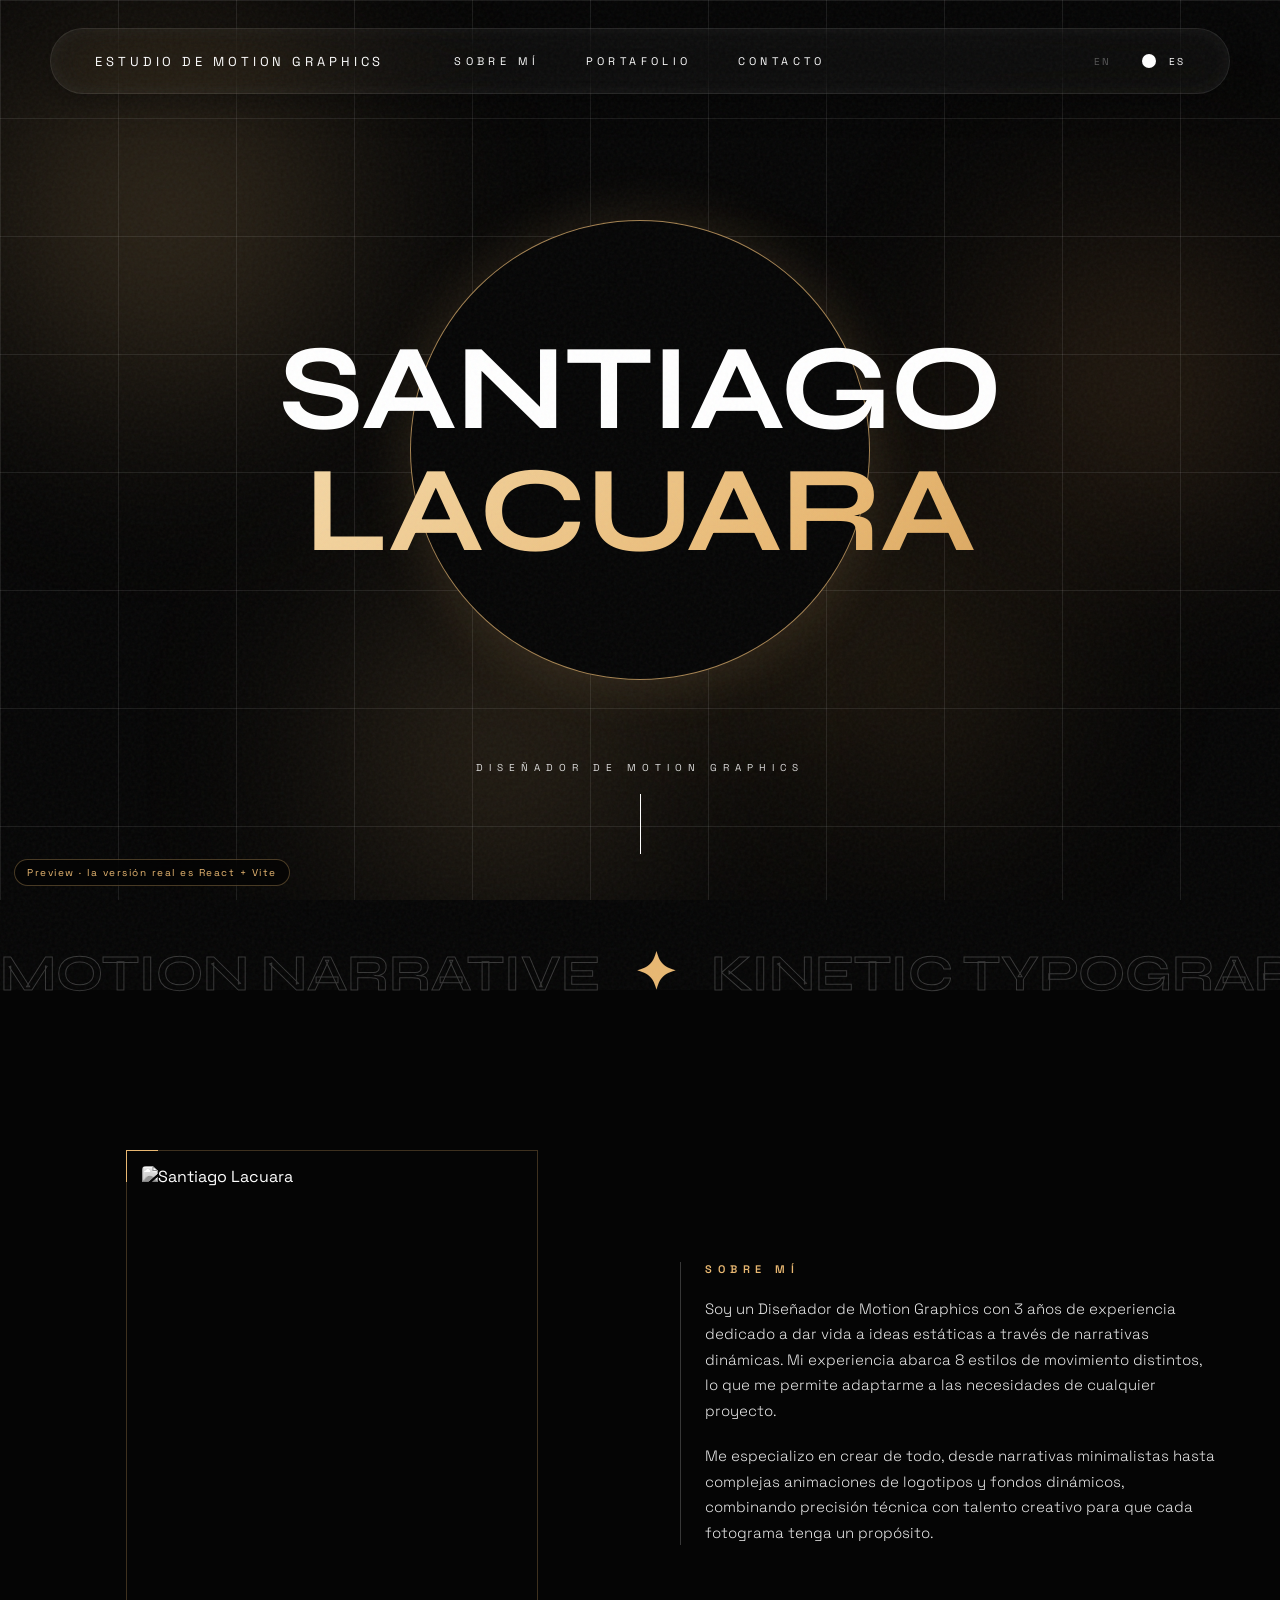
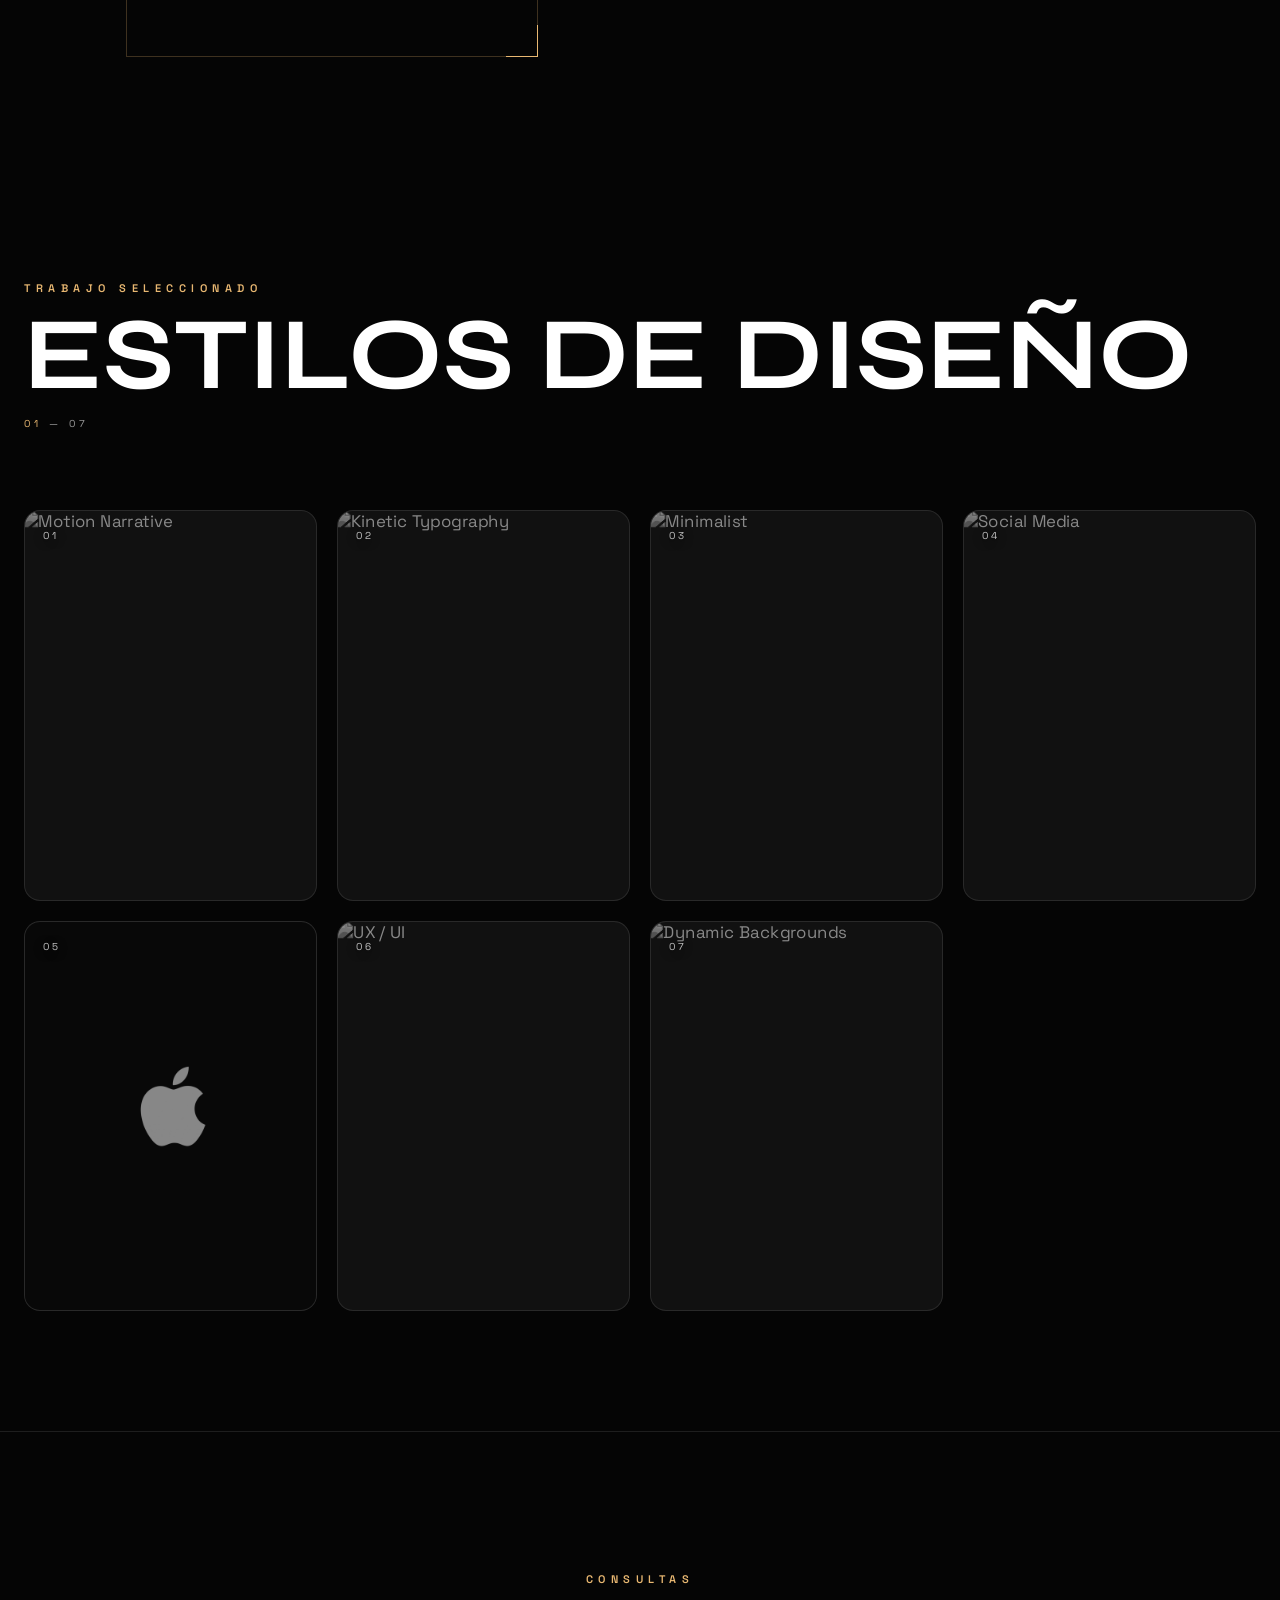
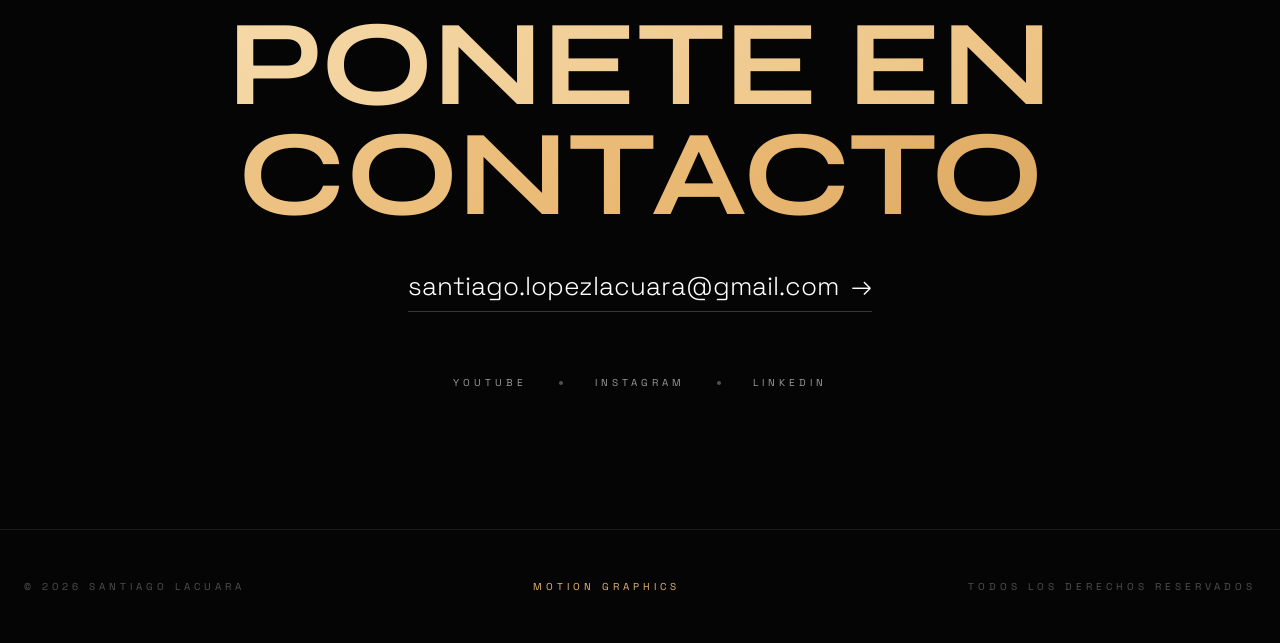
==== Santiago-Lacuara-Portfolio-Enhanced/preview.html @ e0291f39 "Add files via upload" ====
<!doctype html>
<html lang="es">
<head>
<meta charset="UTF-8" />
<meta name="viewport" content="width=device-width, initial-scale=1.0" />
<title>Santiago Lacuara — Preview</title>
<link rel="preconnect" href="https://fonts.googleapis.com">
<link rel="preconnect" href="https://fonts.gstatic.com" crossorigin>
<link href="https://fonts.googleapis.com/css2?family=Syne:wght@500;600;700;800&family=Poppins:wght@700;800;900&family=Space+Grotesk:wght@300;400;500;600;700&display=swap" rel="stylesheet">
<style>
:root{
  --bg:#050505; --fg:#ffffff; --accent:#E9B872;
  --line:rgba(255,255,255,.09);
  --glass-bg:rgba(255,255,255,.03); --glass-bd:rgba(255,255,255,.1);
  --soft:rgba(255,255,255,.6); --softer:rgba(255,255,255,.3);
  --bd10:rgba(255,255,255,.1); --bd20:rgba(255,255,255,.2);
}
body.light{
  --bg:#F4F1EB; --fg:#111111; --accent:#C8924A;
  --line:rgba(0,0,0,.08);
  --glass-bg:rgba(0,0,0,.03); --glass-bd:rgba(0,0,0,.1);
  --soft:rgba(0,0,0,.6); --softer:rgba(0,0,0,.3);
  --bd10:rgba(0,0,0,.1); --bd20:rgba(0,0,0,.2);
}
*{margin:0;padding:0;box-sizing:border-box}
html{scroll-behavior:smooth;background:var(--bg)}
body{
  background:transparent; color:var(--fg);
  font-family:"Space Grotesk",system-ui,sans-serif;
  overflow-x:hidden; transition:color .5s ease;
}
html{transition:background .5s ease}
::selection{background:var(--accent); color:#050505}
a{color:inherit; text-decoration:none}
.poppins{font-family:"Poppins",sans-serif}

/* GLOBAL PARALLAX GRID (whole page) — bigger modules */
#bgGrid{position:fixed;inset:0;z-index:0;pointer-events:none;
  background-image:linear-gradient(to right,var(--line) 1px,transparent 1px),linear-gradient(to bottom,var(--line) 1px,transparent 1px);
  background-size:118px 118px;will-change:background-position}
section,footer,nav{position:relative;z-index:1}

/* GLOBAL DRIFTING ORANGE BLOBS (whole page) */
#bgBlobs{position:fixed;inset:0;z-index:-1;pointer-events:none;overflow:hidden}
#bgBlobs .gb{position:absolute;border-radius:50%;filter:blur(100px);opacity:.5}
.gb1{width:42vw;height:42vw;left:-8vw;top:-6vh;background:radial-gradient(circle,rgba(233,184,114,.55),transparent 70%);animation:drift1 30s ease-in-out infinite}
.gb2{width:34vw;height:34vw;right:-6vw;top:18vh;background:radial-gradient(circle,rgba(217,150,80,.5),transparent 70%);animation:drift2 38s ease-in-out infinite}
.gb3{width:38vw;height:38vw;left:20vw;bottom:-10vh;background:radial-gradient(circle,rgba(233,184,114,.45),transparent 70%);animation:drift3 34s ease-in-out infinite}
.gb4{width:28vw;height:28vw;right:15vw;bottom:5vh;background:radial-gradient(circle,rgba(200,146,74,.5),transparent 70%);animation:drift4 42s ease-in-out infinite}
.gb5{width:30vw;height:30vw;left:40vw;top:35vh;background:radial-gradient(circle,rgba(233,184,114,.38),transparent 70%);animation:drift5 46s ease-in-out infinite}
@keyframes drift1{0%,100%{transform:translate(0,0)}50%{transform:translate(30vw,24vh)}}
@keyframes drift2{0%,100%{transform:translate(0,0)}50%{transform:translate(-26vw,30vh)}}
@keyframes drift3{0%,100%{transform:translate(0,0)}50%{transform:translate(22vw,-28vh)}}
@keyframes drift4{0%,100%{transform:translate(0,0)}50%{transform:translate(-30vw,-18vh)}}
@keyframes drift5{0%,100%{transform:translate(0,0)}50%{transform:translate(-24vw,20vh)}}

/* GRAIN */
.grain{position:fixed;top:-10%;left:-10%;width:120%;height:120%;z-index:200;pointer-events:none;opacity:.05;
  background-image:url("data:image/svg+xml,%3Csvg viewBox='0 0 400 400' xmlns='http://www.w3.org/2000/svg'%3E%3Cfilter id='n'%3E%3CfeTurbulence type='fractalNoise' baseFrequency='0.85' numOctaves='4' stitchTiles='stitch'/%3E%3C/filter%3E%3Crect width='100%25' height='100%25' filter='url(%23n)'/%3E%3C/svg%3E");
  animation:grain .6s steps(2) infinite}
@keyframes grain{0%{transform:translate(0,0)}50%{transform:translate(-2%,1%)}100%{transform:translate(1%,-1%)}}

/* MESH */
.mesh{position:absolute;inset:0;overflow:hidden;z-index:0}
.blob{position:absolute;border-radius:50%;filter:blur(90px);opacity:.5}
.blob.a{width:45vw;height:45vw;background:radial-gradient(circle,rgba(233,184,114,.30),transparent 70%);top:-10%;left:-10%;animation:fa 18s ease-in-out infinite}
.blob.b{width:38vw;height:38vw;background:radial-gradient(circle,rgba(120,120,160,.22),transparent 70%);bottom:-15%;right:-10%;animation:fb 22s ease-in-out infinite}
@keyframes fa{0%,100%{transform:translate(0,0) scale(1)}50%{transform:translate(15vw,10vh) scale(1.15)}}
@keyframes fb{0%,100%{transform:translate(0,0) scale(1.1)}50%{transform:translate(-12vw,-8vh) scale(.9)}}

/* helpers */
.gold{background:linear-gradient(135deg,#F5D9A8 0%,#E9B872 40%,#C8924A 70%,#F5D9A8 100%);background-size:200% auto;-webkit-background-clip:text;background-clip:text;-webkit-text-fill-color:transparent;animation:shine 6s linear infinite}
@keyframes shine{to{background-position:200% center}}
.stroke{-webkit-text-stroke:1px var(--bd20);-webkit-text-fill-color:transparent;color:transparent}
.label{font-size:11px;font-weight:600;letter-spacing:.5em;text-transform:uppercase;color:var(--accent)}

/* NAV — bigger + hide/show on scroll */
nav{position:fixed;top:28px;left:0;right:0;z-index:100;display:flex;justify-content:center;padding:0 24px;
  transition:transform .55s cubic-bezier(.22,1,.36,1),opacity .4s ease}
nav.nav-hidden{transform:translateY(-180%);opacity:0}
nav.nav-pop{animation:navPop .55s cubic-bezier(.34,1.56,.64,1)}
@keyframes navPop{0%{transform:translateY(-180%);opacity:0}60%{transform:translateY(6%);opacity:1}100%{transform:translateY(0);opacity:1}}
.navbar{display:flex;align-items:center;justify-content:space-between;gap:48px;width:100%;max-width:1180px;
  padding:22px 44px;border-radius:999px;background:var(--glass-bg);backdrop-filter:blur(24px) saturate(160%);
  border:1px solid var(--glass-bd);box-shadow:0 8px 32px rgba(0,0,0,.4),inset 0 0 20px rgba(255,255,255,.05)}
.brand{font-size:13px;letter-spacing:.3em;text-transform:uppercase;flex:1}
.navlinks{display:flex;gap:46px;font-size:11px;letter-spacing:.4em;text-transform:uppercase}
.navlinks a{transition:color .3s}.navlinks a:hover{color:var(--accent)}
.navtools{flex:1;display:flex;justify-content:flex-end;gap:20px;align-items:center}
.navtools button{background:none;border:none;color:inherit;cursor:pointer;display:flex;align-items:center}
.iconbtn{color:var(--soft);font-size:15px}.iconbtn:hover{color:var(--fg)}
.sep{width:1px;height:16px;background:var(--bd20)}
.langwrap{display:flex;align-items:center;gap:10px}
.langwrap .lab{font-size:10px;letter-spacing:.2em;transition:opacity .3s}
.toggle{position:relative;width:38px;height:20px;background:var(--bd10);border-radius:999px;padding:3px;cursor:pointer;border:none}
.toggle .knob{width:14px;height:14px;background:var(--fg);border-radius:50%;transition:transform .3s cubic-bezier(.34,1.56,.64,1)}
body.es .toggle .knob{transform:translateX(18px)}
@media(max-width:920px){.navlinks{display:none}.navbar{padding:18px 28px}}

/* HERO */
.hero{position:relative;height:100vh;display:flex;align-items:center;justify-content:center;overflow:hidden}
.halo{position:absolute;top:50%;left:50%;transform:translate(-50%,-50%);width:min(460px,80vw);height:min(460px,80vw);border-radius:50%;
  border:1.5px solid rgba(233,184,114,.7);
  /* disc fill so the grid does NOT cross the circle; only an outer base glow */
  background:radial-gradient(circle, var(--bg) 0%, var(--bg) 72%, transparent 100%);
  box-shadow:0 0 55px 4px rgba(233,184,114,.14);
  z-index:1;animation:pop 1.5s cubic-bezier(.34,1.56,.64,1) both .2s}
/* exterior light that borders the circle and follows the cursor */
.halo-follow{position:absolute;inset:-26px;border-radius:50%;pointer-events:none;
  background:radial-gradient(circle at var(--mx,50%) var(--my,50%),
    rgba(255,245,225,1) 0%, rgba(233,184,114,.95) 6%, rgba(233,184,114,.22) 16%, transparent 30%);
  filter:blur(5px) contrast(1.25);
  -webkit-mask:radial-gradient(circle, transparent 84%, #000 89%, #000 95%, transparent 100%);
  mask:radial-gradient(circle, transparent 84%, #000 89%, #000 95%, transparent 100%);}
@keyframes pop{from{transform:translate(-50%,-50%) scale(0);opacity:0}to{transform:translate(-50%,-50%) scale(1);opacity:1}}
.hero h1{position:relative;z-index:3;font-family:"Syne",sans-serif;font-size:clamp(46px,9.5vw,140px);font-weight:700;text-transform:uppercase;line-height:1;text-align:center;letter-spacing:-.01em}
.hero h1 .line{display:flex;justify-content:center;align-items:flex-end;min-height:1em}
.caret{display:inline-block;width:.06em;height:.92em;background:var(--accent);margin-left:.04em;animation:blink .8s steps(1) infinite}
.caret.off{display:none}
@keyframes blink{50%{opacity:0}}
.hero .sub{position:absolute;bottom:46px;left:0;right:0;text-align:center;z-index:3;opacity:0;animation:up .9s cubic-bezier(.22,1,.36,1) forwards 3.2s}
.hero .sub span{font-size:10px;letter-spacing:.6em;text-transform:uppercase;opacity:.85}
.hero .sub .bar{width:1px;height:60px;background:var(--fg);margin:18px auto 0}
@keyframes up{from{opacity:0;transform:translateY(20px)}to{opacity:1;transform:none}}

/* MARQUEE */
.marquee{display:flex;overflow:hidden;white-space:nowrap;padding:42px 0}
.track{display:flex;gap:34px;align-items:center;flex-shrink:0;animation:scroll 36s linear infinite}
.track span{font-family:"Syne",sans-serif;font-size:clamp(28px,4vw,54px);font-weight:700;text-transform:uppercase}
.track .star{color:var(--accent);-webkit-text-fill-color:var(--accent)}
@keyframes scroll{from{transform:translateX(0)}to{transform:translateX(-100%)}}

/* ABOUT */
.about{position:relative;padding:120px 24px;max-width:1200px;margin:0 auto;display:grid;grid-template-columns:1fr 1fr;gap:80px;align-items:center}
@media(max-width:880px){.about{grid-template-columns:1fr;gap:48px;padding:80px 24px}}
.about .photo{position:relative;width:100%;max-width:380px;aspect-ratio:4/5;margin:0 auto}
.about .photo img{width:100%;height:100%;object-fit:cover;filter:grayscale(1);border-radius:4px}
.about .photo .frame{position:absolute;inset:-16px;border:1px solid rgba(233,184,114,.25)}
.about .photo .c1{position:absolute;top:-16px;left:-16px;width:32px;height:32px;border-top:1px solid var(--accent);border-left:1px solid var(--accent)}
.about .photo .c2{position:absolute;bottom:-16px;right:-16px;width:32px;height:32px;border-bottom:1px solid var(--accent);border-right:1px solid var(--accent)}
.about p{color:var(--fg);opacity:.9;line-height:1.7;font-size:15px;margin-top:20px;font-weight:300}
.about .col{border-left:1px solid var(--bd20);padding-left:24px}

/* PROJECTS */
.work{position:relative;padding:120px 24px;max-width:1400px;margin:0 auto}
.work-head{display:flex;justify-content:space-between;align-items:flex-end;margin-bottom:80px;flex-wrap:wrap;gap:16px}
.work-head h2{font-family:"Syne",sans-serif;font-weight:700;text-transform:uppercase;font-size:clamp(40px,8vw,108px);line-height:.9;margin-top:14px}
.grid{display:grid;grid-template-columns:repeat(4,1fr);gap:20px}
@media(max-width:1024px){.grid{grid-template-columns:repeat(2,1fr)}}
@media(max-width:560px){.grid{grid-template-columns:1fr}}
.card{position:relative;aspect-ratio:3/4;border-radius:16px;overflow:hidden;border:1px solid var(--bd10);background:#111;transition:transform .4s cubic-bezier(.22,1,.36,1)}
.card:hover{transform:translateY(-8px);box-shadow:inset 0 0 0 1px rgba(233,184,114,.6),0 0 0 1px rgba(233,184,114,.4)}
.card img{width:100%;height:100%;object-fit:cover;filter:grayscale(1);opacity:.5;transform:scale(1.05);transition:all 1s ease}
.card:hover img{filter:grayscale(0);opacity:1;transform:scale(1)}
.card .idx{position:absolute;top:18px;left:18px;z-index:2;font-size:10px;letter-spacing:.3em;color:rgba(255,255,255,.75);text-shadow:0 2px 10px #000}
.card .info{position:absolute;inset:0;display:flex;flex-direction:column;justify-content:flex-end;padding:28px;
  background:linear-gradient(to top,rgba(0,0,0,.9),rgba(0,0,0,.1) 50%,transparent);opacity:0;transition:opacity .5s}
.card:hover .info{opacity:1}
.card .cat{font-size:10px;font-weight:600;letter-spacing:.3em;text-transform:uppercase;color:var(--accent);margin-bottom:8px}
.card .info h3{font-family:"Poppins",sans-serif;font-weight:700;text-transform:uppercase;font-size:26px;letter-spacing:-.02em;color:#fff}
.card .view{margin-top:12px;font-size:9px;letter-spacing:.3em;text-transform:uppercase;color:rgba(255,255,255,.6)}

/* CONTACT */
.contact{position:relative;padding:140px 24px;text-align:center;overflow:hidden;border-top:1px solid var(--bd10)}
.contact h2{font-family:"Syne",sans-serif;font-weight:700;text-transform:uppercase;font-size:clamp(52px,9.5vw,140px);line-height:.9;margin:24px 0 40px}
.contact .mail{position:relative;z-index:2;font-size:clamp(16px,2.4vw,26px);font-weight:300;border-bottom:1px solid var(--bd20);padding-bottom:8px;display:inline-flex;gap:12px;transition:border-color .3s}
.contact .mail:hover{border-color:var(--accent)}
.socials{position:relative;z-index:2;margin-top:64px;display:flex;justify-content:center;gap:32px;font-size:10px;letter-spacing:.4em;text-transform:uppercase;color:var(--soft)}
.socials a:hover{color:var(--fg)}
.sdot{width:4px;height:4px;border-radius:50%;background:var(--softer);align-self:center}

footer{display:flex;justify-content:space-between;flex-wrap:wrap;gap:12px;padding:50px 24px;font-size:10px;letter-spacing:.4em;text-transform:uppercase;color:var(--softer);border-top:1px solid var(--line);text-align:center}

.note{position:fixed;bottom:14px;left:14px;z-index:300;font-size:10px;letter-spacing:.15em;color:var(--accent);background:rgba(0,0,0,.5);padding:6px 12px;border:1px solid rgba(233,184,114,.3);border-radius:999px;backdrop-filter:blur(8px)}
body.light .note{background:rgba(255,255,255,.6)}
</style>
</head>
<body class="es">

<div id="bgBlobs"><span class="gb gb1"></span><span class="gb gb2"></span><span class="gb gb3"></span><span class="gb gb4"></span><span class="gb gb5"></span></div>
<div id="bgGrid"></div>
<div class="grain"></div>
<div class="note" data-i18n="note">Preview · la versión real es React + Vite</div>

<nav id="nav">
  <div class="navbar">
    <div class="brand" data-i18n="brand">Estudio de Motion Graphics</div>
    <div class="navlinks">
      <a href="#about" data-i18n="nav.about">Sobre mí</a>
      <a href="#work" data-i18n="nav.portfolio">Portafolio</a>
      <a href="#contact" data-i18n="nav.contact">Contacto</a>
    </div>
    <div class="navtools">
      <div class="langwrap">
        <span class="lab" id="labEN">EN</span>
        <button class="toggle" id="langBtn" aria-label="Idioma"><span class="knob"></span></button>
        <span class="lab" id="labES">ES</span>
      </div>
    </div>
  </div>
</nav>

<!-- HERO -->
<section class="hero">
  <div class="halo"><div class="halo-follow"></div></div>
  <h1>
    <span class="line"><span id="l1"></span></span>
    <span class="line gold"><span id="l2"></span></span>
  </h1>
  <div class="sub">
    <span data-i18n="hero.sub">Diseñador de Motion Graphics</span>
    <div class="bar"></div>
  </div>
</section>

<!-- MARQUEE -->
<div class="marquee">
  <div class="track" id="t1"></div>
  <div class="track" id="t2"></div>
</div>

<!-- ABOUT -->
<section class="about" id="about">
  <div class="photo">
    <img src="https://i.ibb.co/1YXbWWRj/retratardo.png" referrerpolicy="no-referrer" alt="Santiago Lacuara">
    <div class="frame"></div><div class="c1"></div><div class="c2"></div>
  </div>
  <div class="col">
    <div class="label" data-i18n="about.label">Sobre Mí</div>
    <p data-i18n="about.p1"></p>
    <p data-i18n="about.p2"></p>
  </div>
</section>

<!-- WORK -->
<section class="work" id="work">
  <div class="work-head">
    <div>
      <div class="label" data-i18n="projects.label">Trabajo Seleccionado</div>
      <h2 data-i18n="projects.title">Estilos de Diseño</h2>
    </div>
    <div style="font-size:10px;letter-spacing:.4em;color:var(--soft)"><span style="color:var(--accent)">01</span> — 07</div>
  </div>
  <div class="grid" id="grid"></div>
</section>

<!-- CONTACT -->
<section class="contact" id="contact">
  <div class="label" style="position:relative;z-index:2" data-i18n="contact.inquiries">Consultas</div>
  <h2><span class="gold" data-i18n="contact.title">Ponete en contacto</span></h2>
  <a class="mail" href="mailto:santiago.lopezlacuara@gmail.com">santiago.lopezlacuara@gmail.com <span>→</span></a>
  <div class="socials">
    <a href="#">YouTube</a><span class="sdot"></span>
    <a href="#">Instagram</a><span class="sdot"></span>
    <a href="#">LinkedIn</a>
  </div>
</section>

<footer>
  <span>© 2026 Santiago Lacuara</span>
  <span style="color:var(--accent)">Motion Graphics</span>
  <span data-i18n="footer.rights">Todos los derechos reservados</span>
</footer>

<script>
/* ---------- i18n ---------- */
const I18N={
  es:{
    "note":"Preview · la versión real es React + Vite",
    "brand":"Estudio de Motion Graphics",
    "nav.about":"Sobre mí","nav.portfolio":"Portafolio","nav.contact":"Contacto",
    "hero.sub":"Diseñador de Motion Graphics",
    "about.label":"Sobre Mí",
    "about.p1":"Soy un Diseñador de Motion Graphics con 3 años de experiencia dedicado a dar vida a ideas estáticas a través de narrativas dinámicas. Mi experiencia abarca 8 estilos de movimiento distintos, lo que me permite adaptarme a las necesidades de cualquier proyecto.",
    "about.p2":"Me especializo en crear de todo, desde narrativas minimalistas hasta complejas animaciones de logotipos y fondos dinámicos, combinando precisión técnica con talento creativo para que cada fotograma tenga un propósito.",
    "projects.label":"Trabajo Seleccionado","projects.title":"Estilos de Diseño",
    "contact.inquiries":"Consultas","contact.title":"Ponete en contacto",
    "footer.rights":"Todos los derechos reservados","view":"Ver Reel"
  },
  en:{
    "note":"Preview · the real version is React + Vite",
    "brand":"Motion Graphics Studio",
    "nav.about":"About","nav.portfolio":"Portfolio","nav.contact":"Contact",
    "hero.sub":"Motion Graphics Designer",
    "about.label":"About Me",
    "about.p1":"I am a Motion Graphic Designer with 3 years of experience dedicated to bringing static ideas to life through dynamic storytelling. My expertise spans 8 distinct motion styles, allowing me to adapt to any project's needs.",
    "about.p2":"I specialize in creating everything from minimalist narratives to complex logo animations and dynamic backgrounds, blending technical precision with creative flair so every frame serves a purpose.",
    "projects.label":"Selected Work","projects.title":"Design Styles",
    "contact.inquiries":"Inquiries","contact.title":"Get In Touch",
    "footer.rights":"All Rights Reserved","view":"View Reel"
  }
};
let lang="es";
const CAT_ES={Animation:"Animación",Typography:"Tipografía",Style:"Estilo",Content:"Contenido",Branding:"Marca",Interface:"Interfaz",Generative:"Generativo"};
const catLabel=(c)=> (lang==="es" && CAT_ES[c]) ? CAT_ES[c] : c;
const titleLabel=(t)=> (lang==="es" && t==="Minimalist") ? "Minimalista" : t;
function applyLang(){
  document.querySelectorAll("[data-i18n]").forEach(el=>{
    const k=el.getAttribute("data-i18n");
    if(I18N[lang][k]!==undefined) el.textContent=I18N[lang][k];
  });
  renderGrid();
  document.getElementById("labEN").style.opacity=lang==="en"?1:.3;
  document.getElementById("labES").style.opacity=lang==="es"?1:.3;
  document.documentElement.lang=lang;
}

/* ---------- projects ---------- */
const projects=[
  {t:"Motion Narrative",c:"Animation",i:"public/motion-narrative.png"},
  {t:"Kinetic Typography",c:"Typography",i:"https://i.ibb.co/S7KZzZ3K/ee.jpg"},
  {t:"Minimalist",c:"Style",i:"https://i.ibb.co/hxks1nmf/fddd.jpg"},
  {t:"Social Media",c:"Content",i:"public/social-media.png"},
  {t:"Logo Animation",c:"Branding",i:"public/logo-animation.png"},
  {t:"UX / UI",c:"Interface",i:"public/ux-ui.png"},
  {t:"Dynamic Backgrounds",c:"Generative",i:"https://i.ibb.co/G4WtH9Vz/image.jpg"},
];
function renderGrid(){
  document.getElementById('grid').innerHTML=projects.map((p,n)=>`
  <div class="card">
    <img src="${p.i}" referrerpolicy="no-referrer" alt="${p.t}">
    <span class="idx">0${n+1}</span>
    <div class="info"><span class="cat">${catLabel(p.c)}</span><h3>${titleLabel(p.t)}</h3><span class="view">${I18N[lang].view} →</span></div>
  </div>`).join('');
}

/* ---------- marquee: design style names only ---------- */
const styles=["Motion Narrative","Kinetic Typography","Minimalist","Social Media","Logo Animation","UX / UI","Dynamic Backgrounds"];
const row=[...styles,...styles].map(x=>`<span class="stroke">${x}</span><span class="star">✦</span>`).join('');
document.getElementById('t1').innerHTML=row;
document.getElementById('t2').innerHTML=row;

/* ---------- toggles ---------- */
document.getElementById("langBtn").addEventListener("click",()=>{
  lang=lang==="es"?"en":"es";
  document.body.classList.toggle("es",lang==="es");
  applyLang();
});
/* ---------- typewriter title (no caret, slower) ---------- */
const l1=document.getElementById("l1"),l2=document.getElementById("l2");
function type(el,text,speed,done){
  let i=0;(function tick(){ if(i<=text.length){el.textContent=text.slice(0,i);i++;setTimeout(tick,speed);}else if(done)done(); })();
}
setTimeout(()=>{
  type(l1,"Santiago",125,()=>{
    setTimeout(()=>type(l2,"Lacuara",125),160);
  });
},400);

/* ---------- parallax grid ---------- */
const bgGrid=document.getElementById("bgGrid");
/* ---------- navbar hide on scroll down / pop on scroll up ---------- */
const nav=document.getElementById("nav");
let lastY=window.scrollY, ticking=false;
function onScroll(){
  const y=window.scrollY;
  // parallax: grid drifts slower than the page
  bgGrid.style.backgroundPositionY=(-y*0.45)+"px";
  // navbar direction
  if(y>lastY && y>140){ // scrolling down
    nav.classList.add("nav-hidden"); nav.classList.remove("nav-pop");
  }else if(y<lastY){ // scrolling up
    if(nav.classList.contains("nav-hidden")){
      nav.classList.remove("nav-hidden");
      nav.classList.add("nav-pop");
      setTimeout(()=>nav.classList.remove("nav-pop"),600);
    }
  }
  lastY=y; ticking=false;
}
window.addEventListener("scroll",()=>{ if(!ticking){requestAnimationFrame(onScroll);ticking=true;} },{passive:true});

/* ---------- interactive EXTERIOR halo light (follows mouse) ---------- */
const follows=document.querySelectorAll(".halo-follow");
let raf=0;
window.addEventListener("mousemove",e=>{
  cancelAnimationFrame(raf);
  raf=requestAnimationFrame(()=>{
    follows.forEach(el=>{
      const r=el.getBoundingClientRect(); if(!r.width)return;
      el.style.setProperty("--mx",((e.clientX-r.left)/r.width*100)+"%");
      el.style.setProperty("--my",((e.clientY-r.top)/r.height*100)+"%");
    });
  });
});

applyLang();
</script>
</body>
</html>
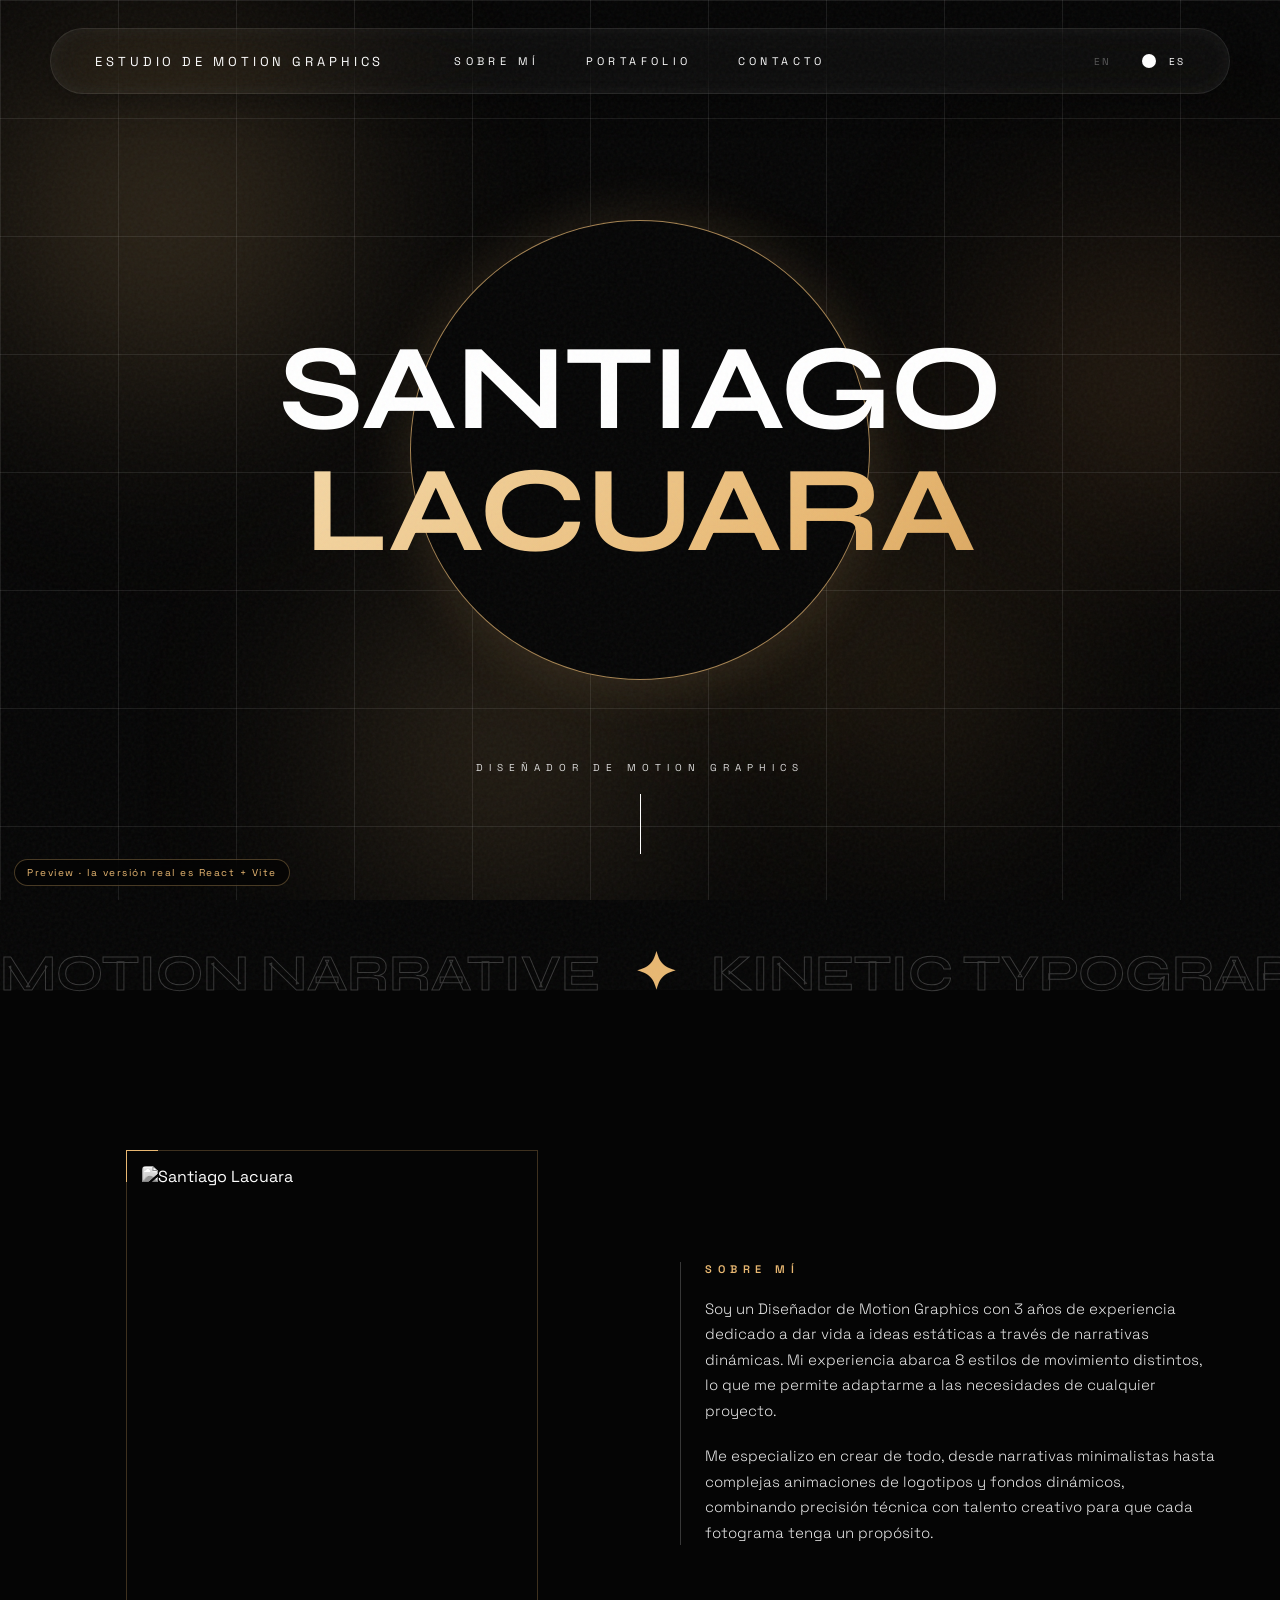
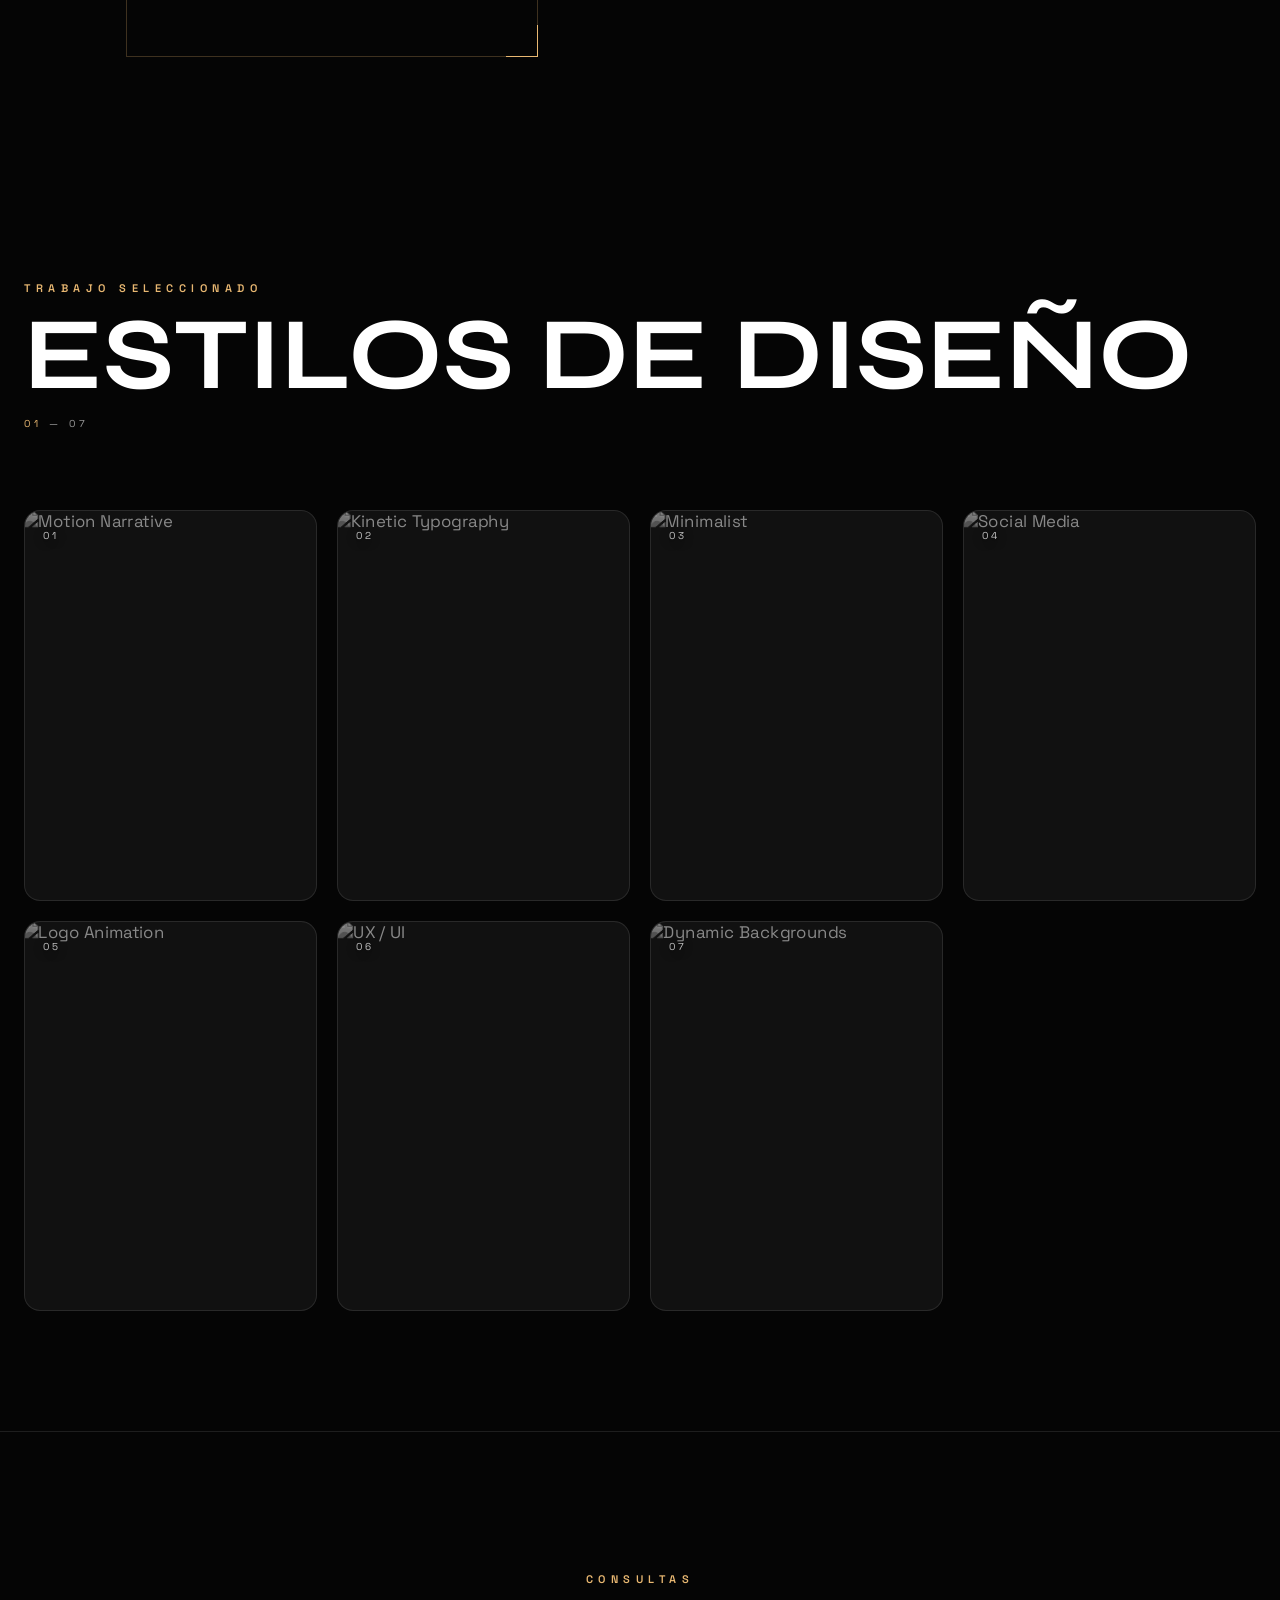
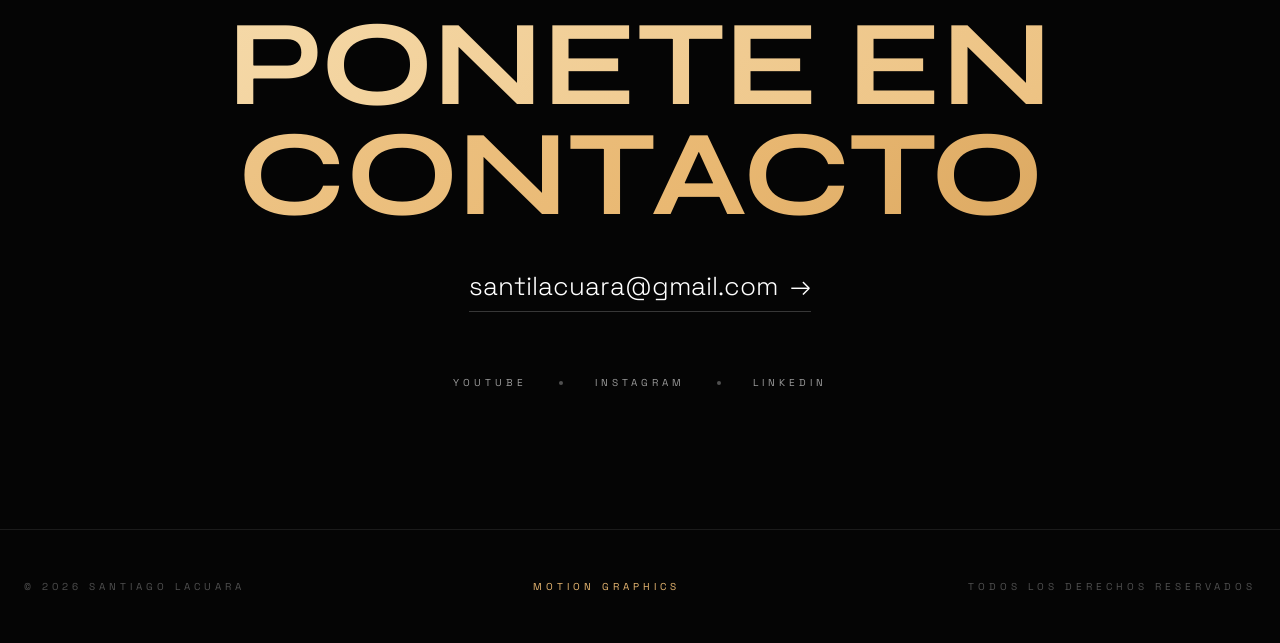
==== commit 84234695: "Contact email: santilacuara@gmail.com Co-Authored-By: Claude Opus 5.5 <noreply@anthropic.com>" ====
--- a/Santiago-Lacuara-Portfolio-Enhanced/preview.html
+++ b/Santiago-Lacuara-Portfolio-Enhanced/preview.html
@@ -248,7 +248,7 @@
 <section class="contact" id="contact">
   <div class="label" style="position:relative;z-index:2" data-i18n="contact.inquiries">Consultas</div>
   <h2><span class="gold" data-i18n="contact.title">Ponete en contacto</span></h2>
-  <a class="mail" href="mailto:santiago.lopezlacuara@gmail.com">santiago.lopezlacuara@gmail.com <span>→</span></a>
+  <a class="mail" href="mailto:santilacuara@gmail.com">santilacuara@gmail.com <span>→</span></a>
   <div class="socials">
     <a href="#">YouTube</a><span class="sdot"></span>
     <a href="#">Instagram</a><span class="sdot"></span>
